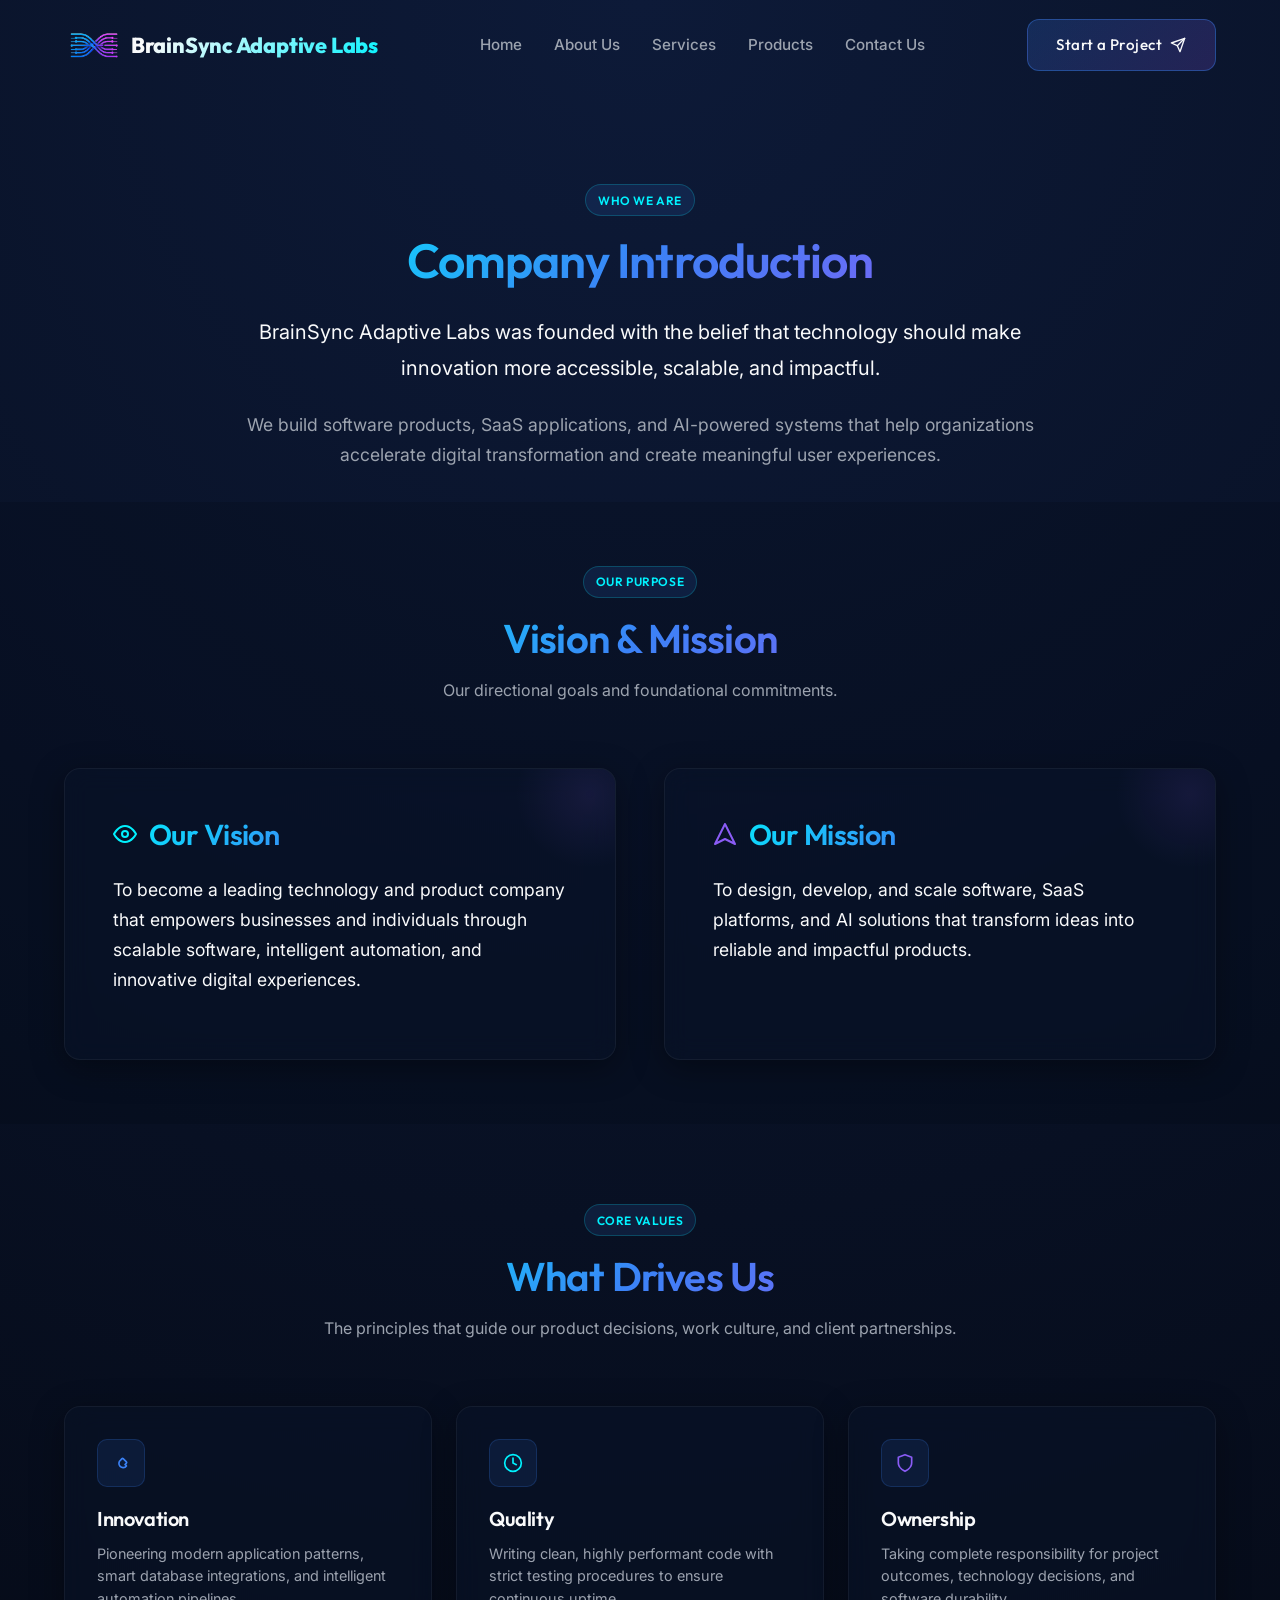
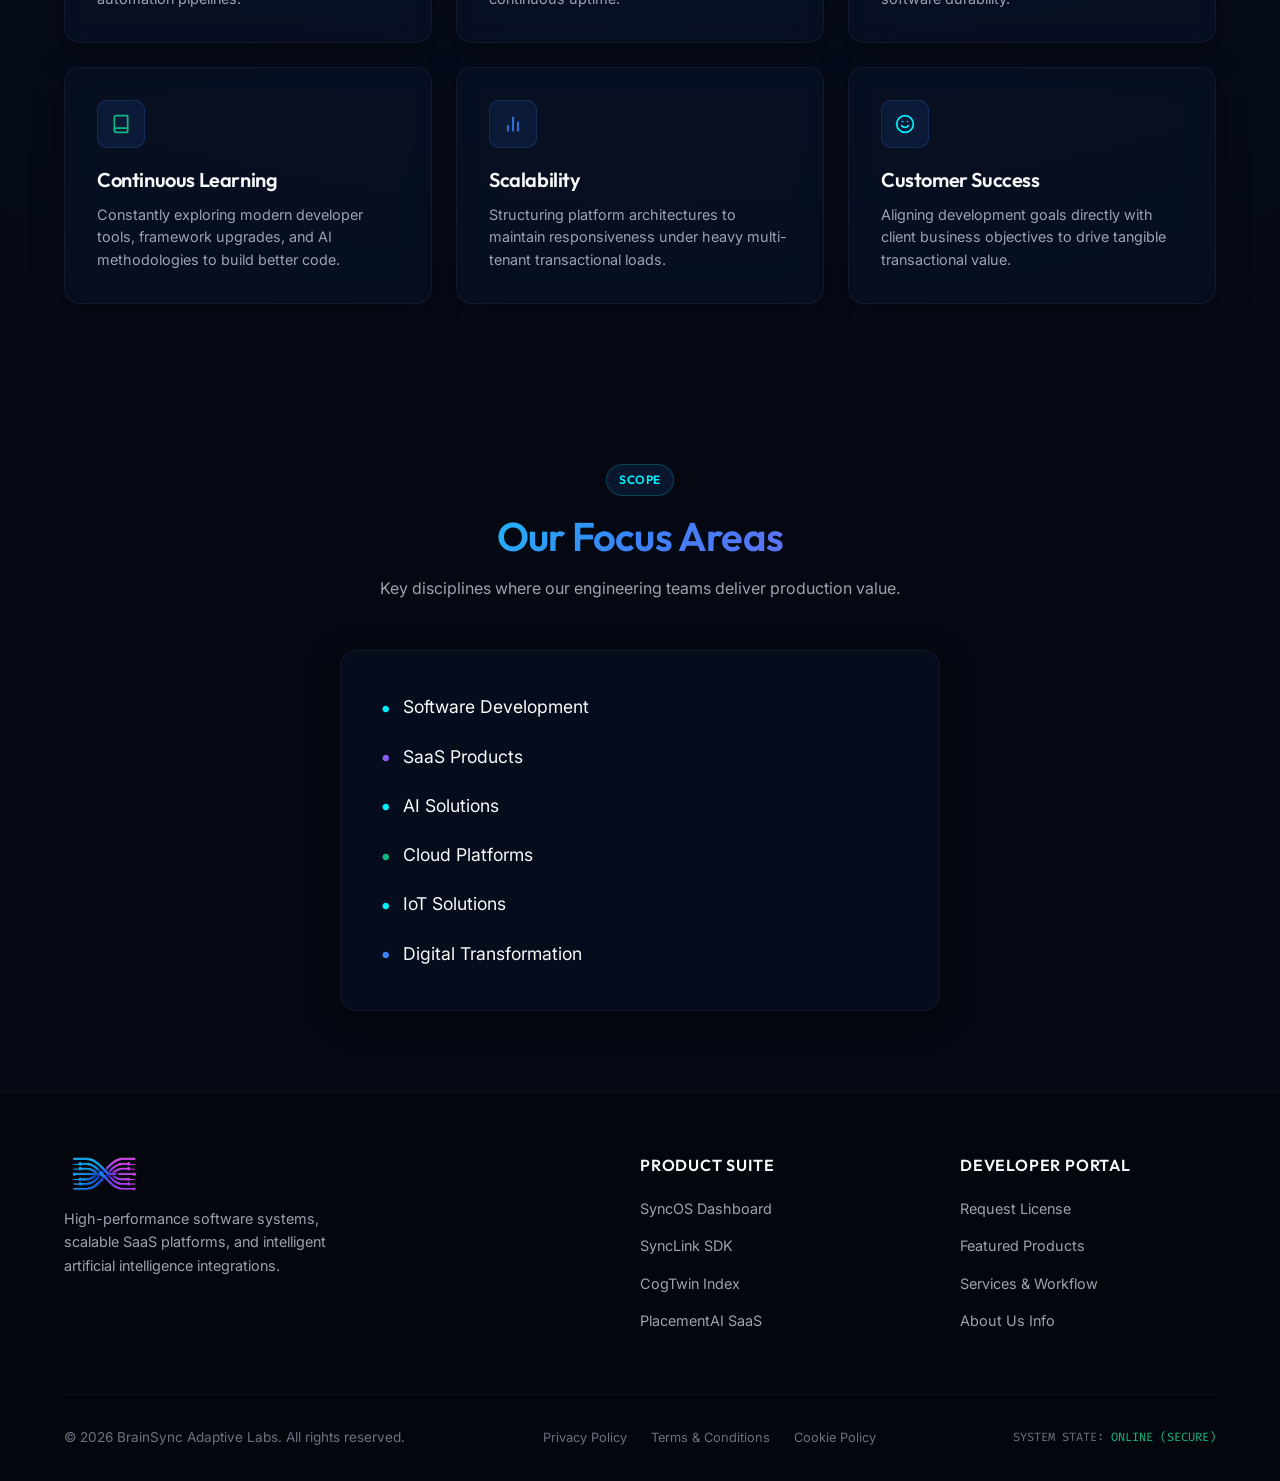
==== about.html @ 4ff1d691 "Version 0.1" ====
<!DOCTYPE html>
<html lang="en">
<head>
  <meta charset="UTF-8">
  <meta name="viewport" content="width=device-width, initial-scale=1.0">
  <title>About Us | BrainSync Adaptive Labs</title>
  <meta name="description" content="Learn more about BrainSync Adaptive Labs, our vision, mission, and how we build the next generation of intelligent digital products.">
  <link rel="preconnect" href="https://fonts.googleapis.com">
  <link rel="preconnect" href="https://fonts.gstatic.com" crossorigin>
  <link rel="stylesheet" href="css/styles.css">
  <link rel="stylesheet" href="css/components.css">
</head>
<body>

  <!-- Header Navigation -->
  <header id="main-header" class="scrolled">
    <div class="container nav-container">
      <a href="index.html" class="logo" id="header-logo">
        <img src="assets/logo-design.png" alt="BrainSync Logo" style="height: 26px; margin-right: 0.5rem;">
        BrainSync Adaptive Labs
      </a>
      <nav>
        <ul class="nav-links">
          <li><a href="index.html" id="nav-link-home">Home</a></li>
          <li><a href="about.html" id="nav-link-about" class="active">About Us</a></li>
          <li><a href="services.html" id="nav-link-services">Services</a></li>
          <li><a href="products.html" id="nav-link-products">Products</a></li>
          <li><a href="contact.html" id="nav-link-contact">Contact Us</a></li>
        </ul>
      </nav>
      <a href="contact.html" class="glow-btn" id="nav-cta-btn">
        Start a Project
        <svg width="16" height="16" viewBox="0 0 24 24" fill="none" stroke="currentColor" stroke-width="2" stroke-linecap="round" stroke-linejoin="round"><line x1="22" y1="2" x2="11" y2="13"></line><polygon points="22 2 15 22 11 13 2 9 22 2"></polygon></svg>
      </a>
    </div>
  </header>

  <!-- Main Content -->
  <main style="padding-top: 120px;">
    
    <!-- Hero Segment / Company Introduction -->
    <section class="section-padding" style="padding: 4rem 0 2rem;">
      <div class="container" style="text-align: center; max-width: 850px;">
        <div class="badge">Who We Are</div>
        <h1 class="gradient-text" style="font-size: 3rem; margin-bottom: 1.5rem;">Company Introduction</h1>
        <p style="color: var(--text-primary); font-size: 1.25rem; line-height: 1.8; margin-bottom: 1.5rem;">
          BrainSync Adaptive Labs was founded with the belief that technology should make innovation more accessible, scalable, and impactful.
        </p>
        <p style="color: var(--text-secondary); font-size: 1.1rem; line-height: 1.7;">
          We build software products, SaaS applications, and AI-powered systems that help organizations accelerate digital transformation and create meaningful user experiences.
        </p>
      </div>
    </section>

    <!-- Vision & Mission Section -->
    <section class="section-padding" id="vision-mission" style="padding: 4rem 0; background: rgba(4, 8, 18, 0.2);">
      <div class="container">
        
        <div class="reveal active" style="text-align: center; max-width: 700px; margin: 0 auto 4rem;" id="vision-section-header">
          <div class="badge">Our Purpose</div>
          <h2 class="gradient-text" style="font-size: 2.5rem; margin-bottom: 1rem;">Vision & Mission</h2>
          <p style="color: var(--text-secondary);">
            Our directional goals and foundational commitments.
          </p>
        </div>

        <div class="vm-grid reveal active">
          <!-- Vision Panel -->
          <div class="vm-panel glass" id="vision-panel">
            <h2 class="vm-title gradient-text">
              <svg width="24" height="24" viewBox="0 0 24 24" fill="none" stroke="currentColor" stroke-width="2" stroke-linecap="round" stroke-linejoin="round" style="color: var(--color-accent);"><path d="M1 12s4-8 11-8 11 8 11 8-4 8-11 8-11-8-11-8z"></path><circle cx="12" cy="12" r="3"></circle></svg>
              Our Vision
            </h2>
            <div class="vm-text">
              <p style="margin-bottom: 1rem; font-size: 1.1rem; line-height: 1.7; color: var(--text-primary);">
                To become a leading technology and product company that empowers businesses and individuals through scalable software, intelligent automation, and innovative digital experiences.
              </p>
            </div>
          </div>

          <!-- Mission Panel -->
          <div class="vm-panel glass" id="mission-panel">
            <h2 class="vm-title gradient-text">
              <svg width="24" height="24" viewBox="0 0 24 24" fill="none" stroke="currentColor" stroke-width="2" stroke-linecap="round" stroke-linejoin="round" style="color: var(--color-secondary);"><polygon points="12 2 2 22 12 17 22 22 12 2"></polygon></svg>
              Our Mission
            </h2>
            <div class="vm-text">
              <p style="margin-bottom: 1rem; font-size: 1.1rem; line-height: 1.7; color: var(--text-primary);">
                To design, develop, and scale software, SaaS platforms, and AI solutions that transform ideas into reliable and impactful products.
              </p>
            </div>
          </div>
        </div>

      </div>
    </section>

    <!-- Core Values Section -->
    <section class="section-padding" style="padding: 5rem 0;">
      <div class="container">
        <div class="reveal active" style="text-align: center; max-width: 700px; margin: 0 auto 4rem;">
          <div class="badge">Core Values</div>
          <h2 class="gradient-text" style="font-size: 2.5rem; margin-bottom: 1rem;">What Drives Us</h2>
          <p style="color: var(--text-secondary);">
            The principles that guide our product decisions, work culture, and client partnerships.
          </p>
        </div>

        <div class="services-grid reveal active" style="grid-template-columns: repeat(3, 1fr);" id="values-grid">
          
          <!-- Innovation -->
          <div class="service-card glass">
            <div class="service-card-icon" style="color: var(--color-primary);">
              <svg width="20" height="20" viewBox="0 0 24 24" fill="none" stroke="currentColor" stroke-width="2" stroke-linecap="round" stroke-linejoin="round"><path d="M18.5 15.5a5 5 0 1 1-7-7l1.7-1.7a1 1 0 0 1 1.4 0l3.9 3.9a1 1 0 0 1 0 1.4L16.8 13.8a4.95 4.95 0 0 1 1.7 1.7z"></path></svg>
            </div>
            <h3>Innovation</h3>
            <p>Pioneering modern application patterns, smart database integrations, and intelligent automation pipelines.</p>
          </div>

          <!-- Quality -->
          <div class="service-card glass">
            <div class="service-card-icon" style="color: var(--color-accent);">
              <svg width="20" height="20" viewBox="0 0 24 24" fill="none" stroke="currentColor" stroke-width="2" stroke-linecap="round" stroke-linejoin="round"><circle cx="12" cy="12" r="10"></circle><polyline points="12 6 12 12 16 14"></polyline></svg>
            </div>
            <h3>Quality</h3>
            <p>Writing clean, highly performant code with strict testing procedures to ensure continuous uptime.</p>
          </div>

          <!-- Ownership -->
          <div class="service-card glass">
            <div class="service-card-icon" style="color: var(--color-secondary);">
              <svg width="20" height="20" viewBox="0 0 24 24" fill="none" stroke="currentColor" stroke-width="2" stroke-linecap="round" stroke-linejoin="round"><path d="M12 22s8-4 8-10V5l-8-3-8 3v7c0 6 8 10 8 10z"></path></svg>
            </div>
            <h3>Ownership</h3>
            <p>Taking complete responsibility for project outcomes, technology decisions, and software durability.</p>
          </div>

          <!-- Continuous Learning -->
          <div class="service-card glass">
            <div class="service-card-icon" style="color: var(--color-success);">
              <svg width="20" height="20" viewBox="0 0 24 24" fill="none" stroke="currentColor" stroke-width="2" stroke-linecap="round" stroke-linejoin="round"><path d="M4 19.5A2.5 2.5 0 0 1 6.5 17H20"></path><path d="M6.5 2H20v20H6.5A2.5 2.5 0 0 1 4 19.5v-15A2.5 2.5 0 0 1 6.5 2z"></path></svg>
            </div>
            <h3>Continuous Learning</h3>
            <p>Constantly exploring modern developer tools, framework upgrades, and AI methodologies to build better code.</p>
          </div>

          <!-- Scalability -->
          <div class="service-card glass">
            <div class="service-card-icon" style="color: var(--color-primary);">
              <svg width="20" height="20" viewBox="0 0 24 24" fill="none" stroke="currentColor" stroke-width="2" stroke-linecap="round" stroke-linejoin="round"><line x1="18" y1="20" x2="18" y2="10"></line><line x1="12" y1="20" x2="12" y2="4"></line><line x1="6" y1="20" x2="6" y2="14"></line></svg>
            </div>
            <h3>Scalability</h3>
            <p>Structuring platform architectures to maintain responsiveness under heavy multi-tenant transactional loads.</p>
          </div>

          <!-- Customer Success -->
          <div class="service-card glass">
            <div class="service-card-icon" style="color: var(--color-accent);">
              <svg width="20" height="20" viewBox="0 0 24 24" fill="none" stroke="currentColor" stroke-width="2" stroke-linecap="round" stroke-linejoin="round"><circle cx="12" cy="12" r="10"></circle><path d="M8 14s1.5 2 4 2 4-2 4-2M9 9h.01M15 9h.01"></path></svg>
            </div>
            <h3>Customer Success</h3>
            <p>Aligning development goals directly with client business objectives to drive tangible transactional value.</p>
          </div>

        </div>
      </div>
    </section>

    <!-- Our Focus Areas Section -->
    <section class="section-padding" style="padding: 5rem 0; background: rgba(4, 8, 18, 0.4);">
      <div class="container">
        
        <div class="reveal active" style="text-align: center; max-width: 700px; margin: 0 auto 3rem;">
          <div class="badge">Scope</div>
          <h2 class="gradient-text" style="font-size: 2.5rem; margin-bottom: 1rem;">Our Focus Areas</h2>
          <p style="color: var(--text-secondary);">
            Key disciplines where our engineering teams deliver production value.
          </p>
        </div>

        <div style="max-width: 600px; margin: 0 auto;" class="reveal active">
          <div class="glass" style="padding: 2.5rem;">
            <ul style="list-style: none; padding-left: 0;">
              <li style="margin-bottom: 1rem; display: flex; align-items: center; gap: 0.75rem; font-size: 1.1rem; color: var(--text-primary);">
                <span style="color: var(--color-accent); font-weight: bold; font-size: 1.3rem;">•</span> Software Development
              </li>
              <li style="margin-bottom: 1rem; display: flex; align-items: center; gap: 0.75rem; font-size: 1.1rem; color: var(--text-primary);">
                <span style="color: var(--color-secondary); font-weight: bold; font-size: 1.3rem;">•</span> SaaS Products
              </li>
              <li style="margin-bottom: 1rem; display: flex; align-items: center; gap: 0.75rem; font-size: 1.1rem; color: var(--text-primary);">
                <span style="color: var(--color-accent); font-weight: bold; font-size: 1.3rem;">•</span> AI Solutions
              </li>
              <li style="margin-bottom: 1rem; display: flex; align-items: center; gap: 0.75rem; font-size: 1.1rem; color: var(--text-primary);">
                <span style="color: var(--color-success); font-weight: bold; font-size: 1.3rem;">•</span> Cloud Platforms
              </li>
              <li style="margin-bottom: 1rem; display: flex; align-items: center; gap: 0.75rem; font-size: 1.1rem; color: var(--text-primary);">
                <span style="color: var(--color-accent); font-weight: bold; font-size: 1.3rem;">•</span> IoT Solutions
              </li>
              <li style="margin-bottom: 0; display: flex; align-items: center; gap: 0.75rem; font-size: 1.1rem; color: var(--text-primary);">
                <span style="color: var(--color-primary); font-weight: bold; font-size: 1.3rem;">•</span> Digital Transformation
              </li>
            </ul>
          </div>
        </div>

      </div>
    </section>

  </main>

  <!-- Footer Section -->
  <footer>
    <div class="container">
      <div class="footer-grid" id="footer-top-grid">
        <div class="footer-brand" id="footer-brand-info">
          <img src="assets/logo-design.png" alt="BrainSync Logo" style="height: 35px; border-radius: 4px; margin-bottom: 1rem; display: block;">
          <p>
            High-performance software systems, scalable SaaS platforms, and intelligent artificial intelligence integrations.
          </p>
        </div>
        <div class="footer-links" id="footer-nav-col">
          <h4>Product Suite</h4>
          <ul>
            <li><a href="products.html">SyncOS Dashboard</a></li>
            <li><a href="products.html">SyncLink SDK</a></li>
            <li><a href="products.html">CogTwin Index</a></li>
            <li><a href="products.html">PlacementAI SaaS</a></li>
          </ul>
        </div>
        <div class="footer-links" id="footer-legal-col">
          <h4>Developer Portal</h4>
          <ul>
            <li><a href="contact.html">Request License</a></li>
            <li><a href="index.html#featured-product">Featured Products</a></li>
            <li><a href="services.html">Services & Workflow</a></li>
            <li><a href="about.html">About Us Info</a></li>
          </ul>
        </div>
      </div>
      <div class="footer-bottom" id="footer-bottom-bar">
        <div>&copy; 2026 BrainSync Adaptive Labs. All rights reserved.</div>
        <div style="display: flex; gap: 1.5rem; font-size: 0.8rem; flex-wrap: wrap;">
          <a href="privacy.html">Privacy Policy</a>
          <a href="terms.html">Terms & Conditions</a>
          <a href="cookies.html">Cookie Policy</a>
        </div>
        <div style="font-family: var(--font-mono); font-size: 0.75rem;">
          SYSTEM STATE: <span style="color: var(--color-success);">ONLINE (SECURE)</span>
        </div>
      </div>
    </div>
  </footer>

  <!-- Scripts -->
  <script type="module" src="js/main.js"></script>
</body>
</html>
---- css/styles.css ----
@import url('https://fonts.googleapis.com/css2?family=Fira+Code:wght@400;500&family=Inter:wght@300;400;500;600;700&family=Outfit:wght@300;400;500;600;700;800&display=swap');

:root {
  --font-sans: 'Inter', system-ui, -apple-system, sans-serif;
  --font-display: 'Outfit', var(--font-sans);
  --font-mono: 'Fira Code', monospace;

  /* Color Palette - Cybernetic Neuro-space theme */
  --bg-darker: #040812;
  --bg-dark: #070d1e;
  --bg-card: rgba(10, 20, 42, 0.45);
  --bg-card-hover: rgba(16, 32, 64, 0.6);
  --border-color: rgba(255, 255, 255, 0.05);
  --border-glow: rgba(59, 130, 246, 0.15);

  --color-primary: #3B82F6;
  --color-primary-rgb: 59, 130, 246;
  --color-secondary: #8B5CF6;
  --color-secondary-rgb: 139, 92, 246;
  --color-accent: #00F2FE;
  --color-accent-rgb: 0, 242, 254;
  --color-success: #10B981;
  --color-success-rgb: 16, 185, 129;
  --color-warning: #F59E0B;
  --color-warning-rgb: 245, 158, 11;
  --color-danger: #EF4444;
  --color-danger-rgb: 239, 68, 68;

  --text-primary: #F9FAFB;
  --text-secondary: #9CA3AF;
  --text-muted: #6B7280;

  --transition-fast: 0.15s cubic-bezier(0.4, 0, 0.2, 1);
  --transition-normal: 0.3s cubic-bezier(0.4, 0, 0.2, 1);
  --transition-slow: 0.5s cubic-bezier(0.4, 0, 0.2, 1);
  --transition-bounce: 0.5s cubic-bezier(0.175, 0.885, 0.32, 1.275);
}

/* Base resets */
* {
  margin: 0;
  padding: 0;
  box-sizing: border-box;
  outline: none;
}

html {
  scroll-behavior: smooth;
  font-size: 16px;
  background-color: var(--bg-darker);
  color: var(--text-primary);
  font-family: var(--font-sans);
}

body {
  overflow-x: hidden;
  background: radial-gradient(circle at 50% 0%, #0d1a38 0%, var(--bg-darker) 70%);
  min-height: 100vh;
  line-height: 1.6;
  -webkit-font-smoothing: antialiased;
}

/* Custom Scrollbar */
::-webkit-scrollbar {
  width: 8px;
  height: 8px;
}
::-webkit-scrollbar-track {
  background: var(--bg-darker);
}
::-webkit-scrollbar-thumb {
  background: rgba(59, 130, 246, 0.15);
  border-radius: 4px;
  border: 1px solid rgba(255, 255, 255, 0.03);
}
::-webkit-scrollbar-thumb:hover {
  background: rgba(59, 130, 246, 0.3);
}

/* Typography elements */
h1, h2, h3, h4, h5, h6 {
  font-family: var(--font-display);
  font-weight: 600;
  letter-spacing: -0.02em;
  color: var(--text-primary);
  line-height: 1.2;
}

a {
  text-decoration: none;
  color: inherit;
  transition: var(--transition-fast);
}

button, input, textarea {
  font-family: inherit;
}

/* Custom Selection */
::selection {
  background: rgba(0, 242, 254, 0.25);
  color: var(--text-primary);
}

/* Layout Utilities */
.container {
  width: 100%;
  max-width: 1200px;
  margin: 0 auto;
  padding: 0 1.5rem;
}

.section-padding {
  padding: 8rem 0;
}

@media (max-width: 768px) {
  .section-padding {
    padding: 5rem 0;
  }
}

/* Flex & Grid Utilities */
.flex-center {
  display: flex;
  align-items: center;
  justify-content: center;
}

.grid-cols-2 {
  display: grid;
  grid-template-columns: repeat(2, 1fr);
  gap: 2.5rem;
}

.grid-cols-3 {
  display: grid;
  grid-template-columns: repeat(3, 1fr);
  gap: 2rem;
}

@media (max-width: 992px) {
  .grid-cols-3 {
    grid-template-columns: repeat(2, 1fr);
  }
}

@media (max-width: 768px) {
  .grid-cols-2, .grid-cols-3 {
    grid-template-columns: 1fr;
    gap: 1.5rem;
  }
}

/* Visual FX Utilities */
.glass {
  background: var(--bg-card);
  backdrop-filter: blur(12px);
  -webkit-backdrop-filter: blur(12px);
  border: 1px solid var(--border-color);
  box-shadow: 0 8px 32px 0 rgba(0, 0, 0, 0.37);
  border-radius: 16px;
  transition: var(--transition-normal);
}

.glass:hover {
  border-color: rgba(59, 130, 246, 0.25);
  box-shadow: 0 8px 32px 0 rgba(59, 130, 246, 0.1);
  background: var(--bg-card-hover);
}

.gradient-text {
  background: linear-gradient(135deg, var(--color-accent) 0%, var(--color-primary) 50%, var(--color-secondary) 100%);
  -webkit-background-clip: text;
  background-clip: text;
  -webkit-text-fill-color: transparent;
  color: transparent;
}

.glow-btn {
  position: relative;
  display: inline-flex;
  align-items: center;
  justify-content: center;
  padding: 0.8rem 1.8rem;
  font-family: var(--font-display);
  font-size: 0.95rem;
  font-weight: 500;
  border-radius: 12px;
  background: linear-gradient(135deg, rgba(59, 130, 246, 0.2) 0%, rgba(139, 92, 246, 0.2) 100%);
  border: 1px solid rgba(59, 130, 246, 0.4);
  color: var(--text-primary);
  cursor: pointer;
  overflow: hidden;
  transition: var(--transition-normal);
  gap: 0.5rem;
  letter-spacing: 0.03em;
}

.glow-btn::before {
  content: '';
  position: absolute;
  top: 0;
  left: -100%;
  width: 100%;
  height: 100%;
  background: linear-gradient(
    90deg,
    transparent,
    rgba(255, 255, 255, 0.15),
    transparent
  );
  transition: 0.5s;
}

.glow-btn:hover::before {
  left: 100%;
}

.glow-btn:hover {
  background: linear-gradient(135deg, rgba(59, 130, 246, 0.4) 0%, rgba(139, 92, 246, 0.4) 100%);
  border-color: var(--color-accent);
  box-shadow: 0 0 20px rgba(0, 242, 254, 0.35);
  transform: translateY(-2px);
}

.glow-btn:active {
  transform: translateY(0);
}

.glow-btn-primary {
  background: linear-gradient(135deg, var(--color-primary) 0%, var(--color-secondary) 100%);
  border: none;
}

.glow-btn-primary:hover {
  background: linear-gradient(135deg, #2563EB 0%, #7C3AED 100%);
  box-shadow: 0 0 25px rgba(139, 92, 246, 0.5);
}

/* Animations */
@keyframes float {
  0% { transform: translateY(0px); }
  50% { transform: translateY(-10px); }
  100% { transform: translateY(0px); }
}

@keyframes pulse-glow {
  0% { box-shadow: 0 0 0 0 rgba(59, 130, 246, 0.4); }
  70% { box-shadow: 0 0 0 10px rgba(59, 130, 246, 0); }
  100% { box-shadow: 0 0 0 0 rgba(59, 130, 246, 0); }
}

.float-element {
  animation: float 6s ease-in-out infinite;
}

/* Reveal on scroll styling */
.reveal {
  opacity: 0;
  transform: translateY(30px);
  transition: opacity var(--transition-slow), transform var(--transition-slow);
}

.reveal.active {
  opacity: 1;
  transform: translateY(0);
}

/* Badge style */
.badge {
  display: inline-flex;
  align-items: center;
  padding: 0.35rem 0.75rem;
  font-family: var(--font-display);
  font-size: 0.75rem;
  font-weight: 600;
  text-transform: uppercase;
  letter-spacing: 0.05em;
  border-radius: 50px;
  background: rgba(59, 130, 246, 0.12);
  color: var(--color-accent);
  border: 1px solid rgba(0, 242, 254, 0.2);
  margin-bottom: 1rem;
}
---- css/components.css ----
/* Navigation Header */
header {
  position: fixed;
  top: 0;
  left: 0;
  width: 100%;
  z-index: 100;
  padding: 1.2rem 0;
  transition: var(--transition-normal);
  border-bottom: 1px solid transparent;
}

header.scrolled {
  padding: 0.8rem 0;
  background: rgba(4, 8, 18, 0.8);
  backdrop-filter: blur(16px);
  -webkit-backdrop-filter: blur(16px);
  border-bottom: 1px solid rgba(255, 255, 255, 0.05);
  box-shadow: 0 4px 20px rgba(0, 0, 0, 0.3);
}

.nav-container {
  display: flex;
  justify-content: space-between;
  align-items: center;
}

.logo {
  display: flex;
  align-items: center;
  justify-content: flex-start;
  padding: 0.2rem 0;
  font-family: var(--font-display);
  font-size: 1.35rem;
  font-weight: 800;
  text-decoration: none;
  background: linear-gradient(135deg, var(--text-primary) 30%, var(--color-accent) 100%);
  -webkit-background-clip: text;
  -webkit-text-fill-color: transparent;
  background-clip: text;
  color: transparent;
  transition: var(--transition-normal);
  letter-spacing: -0.01em;
}

header.scrolled .logo {
  font-size: 1.25rem;
}

.logo:hover {
  filter: drop-shadow(0 0 8px rgba(0, 242, 254, 0.45));
}

.nav-links {
  display: flex;
  align-items: center;
  gap: 2rem;
  list-style: none;
}

.nav-links a {
  font-size: 0.95rem;
  color: var(--text-secondary);
  font-weight: 500;
  position: relative;
  padding: 0.25rem 0;
}

.nav-links a:hover {
  color: var(--text-primary);
}

.nav-links a::after {
  content: '';
  position: absolute;
  bottom: 0;
  left: 0;
  width: 0;
  height: 2px;
  background: linear-gradient(90deg, var(--color-accent), var(--color-primary));
  transition: var(--transition-normal);
}

.nav-links a:hover::after {
  width: 100%;
}

.menu-btn {
  display: none;
  background: none;
  border: none;
  color: var(--text-primary);
  font-size: 1.5rem;
  cursor: pointer;
}

@media (max-width: 768px) {
  .nav-links {
    display: none; /* We will toggle with JS if required, or keep minimal for design focus */
  }
  .menu-btn {
    display: block;
  }
}

/* Hero Section */
.hero {
  position: relative;
  min-height: 100vh;
  display: flex;
  align-items: center;
  padding-top: 6rem;
  overflow: hidden;
}

#particles-canvas {
  position: absolute;
  top: 0;
  left: 0;
  width: 100%;
  height: 100%;
  z-index: 1;
  pointer-events: all;
}

.hero-grid-container {
  display: flex;
  flex-direction: column;
  align-items: center;
  justify-content: center;
  text-align: center;
  position: relative;
  z-index: 2;
  width: 100%;
  max-width: 900px;
  margin: 0 auto;
}

.hero-content {
  text-align: center;
  display: flex;
  flex-direction: column;
  align-items: center;
  justify-content: center;
}

.hero-title {
  font-size: 3.8rem;
  line-height: 1.15;
  font-weight: 800;
  margin-bottom: 1.5rem;
  max-width: 800px;
}

.hero-desc {
  font-size: 1.15rem;
  color: var(--text-secondary);
  margin-bottom: 2.5rem;
  max-width: 720px;
  line-height: 1.6;
}

.hero-actions {
  display: flex;
  gap: 1rem;
  justify-content: center;
}

.hero-visual {
  display: flex;
  justify-content: center;
  align-items: center;
}

.hero-logo-frame {
  padding: 0.6rem;
  border-radius: 20px;
  background: rgba(4, 8, 18, 0.85);
  border: 1px solid rgba(255, 255, 255, 0.08);
  box-shadow: 0 20px 50px rgba(0, 0, 0, 0.6), 
              0 0 40px rgba(139, 92, 246, 0.2), 
              0 0 80px rgba(0, 242, 254, 0.15);
  overflow: hidden;
  max-width: 440px;
  width: 100%;
  transition: var(--transition-slow);
}

.hero-logo-frame:hover {
  border-color: rgba(0, 242, 254, 0.4);
  box-shadow: 0 20px 60px rgba(0, 0, 0, 0.8), 
              0 0 50px rgba(139, 92, 246, 0.35), 
              0 0 100px rgba(0, 242, 254, 0.25);
  transform: scale(1.03) translateY(-8px);
}

.hero-logo-frame img {
  width: 100%;
  height: auto;
  display: block;
  border-radius: 14px;
}

@media (max-width: 992px) {
  .hero-grid-container {
    grid-template-columns: 1fr;
    text-align: center;
    gap: 3rem;
  }
  .hero-content {
    text-align: center;
  }
  .hero-title {
    font-size: 2.8rem;
  }
  .hero-desc {
    margin-left: auto;
    margin-right: auto;
    font-size: 1rem;
  }
  .hero-actions {
    justify-content: center;
  }
  .hero-logo-frame {
    max-width: 320px;
  }
}

@media (max-width: 576px) {
  .hero-title {
    font-size: 2.2rem;
  }
  .hero-actions {
    flex-direction: column;
    align-items: stretch;
  }
}

/* Cognitive Workload Simulator Widget */
.sim-grid {
  display: grid;
  grid-template-columns: 350px 1fr;
  gap: 2rem;
  align-items: stretch;
}

@media (max-width: 992px) {
  .sim-grid {
    grid-template-columns: 1fr;
  }
}

.sim-panel {
  padding: 2.5rem;
  display: flex;
  flex-direction: column;
  justify-content: space-between;
}

.sim-panel h3 {
  font-size: 1.8rem;
  margin-bottom: 0.75rem;
}

.sim-panel p {
  color: var(--text-secondary);
  font-size: 0.95rem;
  margin-bottom: 2rem;
}

.slider-container {
  margin-top: 1.5rem;
  padding: 1.5rem 0;
}

.slider-labels {
  display: flex;
  justify-content: space-between;
  font-size: 0.75rem;
  font-family: var(--font-display);
  font-weight: 600;
  color: var(--text-muted);
  text-transform: uppercase;
  letter-spacing: 0.05em;
  margin-bottom: 0.5rem;
}

.workload-slider {
  -webkit-appearance: none;
  appearance: none;
  width: 100%;
  height: 6px;
  border-radius: 3px;
  background: rgba(255, 255, 255, 0.1);
  outline: none;
  cursor: pointer;
  transition: background 0.3s;
}

.workload-slider::-webkit-slider-thumb {
  -webkit-appearance: none;
  appearance: none;
  width: 20px;
  height: 20px;
  border-radius: 50%;
  background: var(--color-primary);
  border: 2px solid var(--text-primary);
  box-shadow: 0 0 15px rgba(59, 130, 246, 0.8);
  cursor: pointer;
  transition: transform 0.1s, background-color 0.3s, box-shadow 0.3s;
}

.workload-slider::-webkit-slider-thumb:hover {
  transform: scale(1.2);
}

/* State changes for simulator slider thumb */
.sim-state-rest::-webkit-slider-thumb {
  background: var(--color-success) !important;
  box-shadow: 0 0 15px rgba(16, 185, 129, 0.8) !important;
}

.sim-state-optimal::-webkit-slider-thumb {
  background: var(--color-primary) !important;
  box-shadow: 0 0 15px rgba(59, 130, 246, 0.8) !important;
}

.sim-state-stress::-webkit-slider-thumb {
  background: var(--color-danger) !important;
  box-shadow: 0 0 15px rgba(239, 68, 68, 0.8) !important;
}

/* Visualization Display Area */
.sim-display {
  padding: 2rem;
  min-height: 400px;
  display: flex;
  flex-direction: column;
  position: relative;
  overflow: hidden;
  border-radius: 16px;
  transition: all var(--transition-normal);
}

.sim-display-header {
  display: flex;
  justify-content: space-between;
  align-items: center;
  border-bottom: 1px solid rgba(255, 255, 255, 0.08);
  padding-bottom: 1rem;
  margin-bottom: 1.5rem;
}

.sim-display-title {
  display: flex;
  align-items: center;
  gap: 0.5rem;
  font-family: var(--font-display);
  font-weight: 600;
  font-size: 1.1rem;
}

.sim-display-title i {
  display: inline-block;
  width: 10px;
  height: 10px;
  border-radius: 50%;
}

.sim-display-metrics {
  display: flex;
  gap: 1.5rem;
  font-family: var(--font-mono);
  font-size: 0.85rem;
}

/* Simulated Adaptive UI States */

/* Calm / Rest State */
.sim-display.state-rest {
  border-color: rgba(16, 185, 129, 0.25);
  box-shadow: inset 0 0 40px rgba(16, 185, 129, 0.05), 0 8px 32px 0 rgba(0, 0, 0, 0.37);
}
.sim-display.state-rest .sim-indicator-dot {
  background: var(--color-success);
  box-shadow: 0 0 10px var(--color-success);
}
.sim-display.state-rest .metric-value {
  color: var(--color-success);
}

/* Optimal Flow State */
.sim-display.state-optimal {
  border-color: rgba(59, 130, 246, 0.25);
  box-shadow: inset 0 0 40px rgba(59, 130, 246, 0.05), 0 8px 32px 0 rgba(0, 0, 0, 0.37);
}
.sim-display.state-optimal .sim-indicator-dot {
  background: var(--color-primary);
  box-shadow: 0 0 10px var(--color-primary);
}
.sim-display.state-optimal .metric-value {
  color: var(--color-primary);
}

/* High Stress State */
.sim-display.state-stress {
  border-color: rgba(239, 68, 68, 0.3);
  box-shadow: inset 0 0 50px rgba(239, 68, 68, 0.08), 0 8px 32px 0 rgba(0, 0, 0, 0.37);
}
.sim-display.state-stress .sim-indicator-dot {
  background: var(--color-danger);
  box-shadow: 0 0 10px var(--color-danger);
  animation: pulse-glow 1s infinite;
}
.sim-display.state-stress .metric-value {
  color: var(--color-danger);
}

/* Inner Simulated Layout Elements */
.sim-content-area {
  flex-grow: 1;
  display: flex;
  flex-direction: column;
  justify-content: center;
  transition: all var(--transition-normal);
}

/* Rest layout: Minimalistic, calming, nature imagery / health logs */
.view-rest {
  text-align: center;
  max-width: 450px;
  margin: 0 auto;
}

.rest-orb {
  width: 120px;
  height: 120px;
  border-radius: 50%;
  background: radial-gradient(circle, rgba(16, 185, 129, 0.3) 0%, rgba(16, 185, 129, 0) 70%);
  margin: 0 auto 1.5rem;
  border: 1px solid rgba(16, 185, 129, 0.2);
  display: flex;
  align-items: center;
  justify-content: center;
  animation: float 6s ease-in-out infinite;
}

.rest-orb-inner {
  width: 70px;
  height: 70px;
  border-radius: 50%;
  background: rgba(16, 185, 129, 0.1);
  border: 1px dashed rgba(16, 185, 129, 0.4);
  animation: rotate 20s linear infinite;
}

@keyframes rotate {
  from { transform: rotate(0deg); }
  to { transform: rotate(360deg); }
}

.view-rest h4 {
  font-size: 1.4rem;
  margin-bottom: 0.5rem;
  color: var(--text-primary);
}

.view-rest p {
  color: var(--text-secondary);
  font-size: 0.9rem;
}

/* Optimal layout: High-tech control deck, synapse nodes, live code graph */
.view-optimal {
  display: grid;
  grid-template-columns: 1fr 1fr;
  gap: 1.5rem;
  height: 100%;
}

@media (max-width: 600px) {
  .view-optimal {
    grid-template-columns: 1fr;
  }
}

.opt-card {
  padding: 1.25rem;
  border-radius: 12px;
  background: rgba(255, 255, 255, 0.02);
  border: 1px solid rgba(255, 255, 255, 0.05);
}

.opt-card-title {
  font-family: var(--font-display);
  font-size: 0.85rem;
  text-transform: uppercase;
  color: var(--text-muted);
  letter-spacing: 0.05em;
  margin-bottom: 0.75rem;
  display: flex;
  justify-content: space-between;
}

/* Waveform simulation using SVG animation */
.waveform-svg {
  width: 100%;
  height: 60px;
}

.waveform-path {
  fill: none;
  stroke: var(--color-primary);
  stroke-width: 2;
  stroke-dasharray: 4 2;
  animation: dash 30s linear infinite;
}

@keyframes dash {
  to {
    stroke-dashoffset: -1000;
  }
}

.node-network {
  height: 120px;
  position: relative;
  overflow: hidden;
}

.node-item {
  position: absolute;
  width: 6px;
  height: 6px;
  background-color: var(--color-accent);
  border-radius: 50%;
  box-shadow: 0 0 8px var(--color-accent);
}

/* Stress layout: System overload defense warning, simple font zoom, alerts */
.view-stress {
  text-align: center;
  max-width: 500px;
  margin: 0 auto;
}

.stress-alert-box {
  background: rgba(239, 68, 68, 0.1);
  border: 1px solid rgba(239, 68, 68, 0.3);
  padding: 1.5rem;
  border-radius: 12px;
  margin-bottom: 1.5rem;
  animation: pulse-glow 1.5s infinite;
}

.stress-alert-box h4 {
  color: var(--color-danger);
  font-size: 1.2rem;
  margin-bottom: 0.5rem;
  text-transform: uppercase;
  letter-spacing: 0.05em;
}

.stress-alert-box p {
  color: var(--text-primary);
  font-size: 0.95rem;
}

.stress-actions-sim {
  display: flex;
  flex-direction: column;
  gap: 0.5rem;
  text-align: left;
  background: rgba(255, 255, 255, 0.02);
  border: 1px solid rgba(255, 255, 255, 0.05);
  padding: 1rem;
  border-radius: 8px;
  font-size: 0.85rem;
}

.stress-action-item {
  display: flex;
  align-items: center;
  gap: 0.5rem;
  color: var(--text-secondary);
}

.stress-action-item .checked {
  color: var(--color-success);
  font-weight: bold;
}

/* Product Section */
.product-card {
  padding: 2.5rem;
  position: relative;
  display: flex;
  flex-direction: column;
  height: 100%;
}

.product-icon {
  width: 48px;
  height: 48px;
  border-radius: 12px;
  background: linear-gradient(135deg, rgba(59, 130, 246, 0.1), rgba(139, 92, 246, 0.1));
  border: 1px solid rgba(59, 130, 246, 0.2);
  display: flex;
  align-items: center;
  justify-content: center;
  margin-bottom: 1.5rem;
  color: var(--color-accent);
}

.product-card h3 {
  font-size: 1.5rem;
  margin-bottom: 0.75rem;
}

.product-card p {
  color: var(--text-secondary);
  font-size: 0.95rem;
  margin-bottom: 1.5rem;
  flex-grow: 1;
}

.product-features {
  list-style: none;
  font-size: 0.85rem;
  color: var(--text-secondary);
  border-top: 1px solid rgba(255, 255, 255, 0.05);
  padding-top: 1.25rem;
  margin-bottom: 1.5rem;
}

.product-features li {
  margin-bottom: 0.5rem;
  display: flex;
  align-items: center;
  gap: 0.5rem;
}

.product-features li::before {
  content: '→';
  color: var(--color-accent);
}

.product-specs {
  max-height: 0;
  overflow: hidden;
  transition: max-height 0.4s ease-out;
  font-family: var(--font-mono);
  font-size: 0.8rem;
  background: rgba(4, 8, 18, 0.4);
  border-radius: 8px;
  padding: 0;
  color: var(--color-accent);
}

.product-card.expanded .product-specs {
  max-height: 200px;
  padding: 1rem;
  border: 1px solid rgba(255, 255, 255, 0.05);
  margin-bottom: 1rem;
}

.spec-line {
  margin-bottom: 0.25rem;
}

.spec-label {
  color: var(--text-muted);
}

.product-learn-more {
  background: none;
  border: none;
  color: var(--color-primary);
  font-family: var(--font-display);
  font-size: 0.9rem;
  font-weight: 600;
  cursor: pointer;
  display: inline-flex;
  align-items: center;
  gap: 0.25rem;
  padding: 0;
  text-align: left;
  transition: var(--transition-fast);
}

.product-learn-more:hover {
  color: var(--color-accent);
}

/* Research Timeline */
.research-timeline {
  position: relative;
  max-width: 800px;
  margin: 0 auto;
}

.research-timeline::before {
  content: '';
  position: absolute;
  top: 0;
  bottom: 0;
  left: 31px;
  width: 2px;
  background: linear-gradient(180deg, var(--color-primary), var(--color-secondary), transparent);
}

.timeline-item {
  position: relative;
  padding-left: 5rem;
  margin-bottom: 4rem;
}

.timeline-item:last-child {
  margin-bottom: 0;
}

.timeline-dot {
  position: absolute;
  left: 20px;
  top: 0;
  width: 24px;
  height: 24px;
  border-radius: 50%;
  background: var(--bg-darker);
  border: 2px solid var(--color-primary);
  box-shadow: 0 0 10px var(--color-primary);
  z-index: 2;
  transition: var(--transition-normal);
}

.timeline-item:hover .timeline-dot {
  background: var(--color-accent);
  border-color: var(--color-accent);
  box-shadow: 0 0 15px var(--color-accent);
  transform: scale(1.15);
}

.timeline-content {
  padding: 2rem;
}

.timeline-year {
  font-family: var(--font-display);
  font-size: 0.85rem;
  font-weight: 700;
  color: var(--color-accent);
  text-transform: uppercase;
  letter-spacing: 0.05em;
  margin-bottom: 0.5rem;
}

.timeline-content h3 {
  font-size: 1.4rem;
  margin-bottom: 0.75rem;
}

.timeline-content p {
  color: var(--text-secondary);
  font-size: 0.95rem;
}

/* Vision / Mission Section */
.vm-grid {
  display: grid;
  grid-template-columns: 1fr 1fr;
  gap: 3rem;
}

@media (max-width: 768px) {
  .vm-grid {
    grid-template-columns: 1fr;
    gap: 2rem;
  }
}

.vm-panel {
  padding: 3rem;
  position: relative;
  overflow: hidden;
}

.vm-panel::before {
  content: '';
  position: absolute;
  top: -50px;
  right: -50px;
  width: 150px;
  height: 150px;
  border-radius: 50%;
  background: radial-gradient(circle, rgba(139, 92, 246, 0.1) 0%, transparent 70%);
  pointer-events: none;
}

.vm-title {
  font-size: 1.8rem;
  margin-bottom: 1.5rem;
  display: flex;
  align-items: center;
  gap: 0.75rem;
}

.vm-title i {
  color: var(--color-secondary);
}

.vm-text {
  color: var(--text-secondary);
  font-size: 1rem;
  line-height: 1.7;
}

/* Core Portal Section & Interactive Terminal */
.portal-grid {
  display: grid;
  grid-template-columns: 1.2fr 1fr;
  gap: 3rem;
  align-items: start;
}

@media (max-width: 992px) {
  .portal-grid {
    grid-template-columns: 1fr;
    gap: 2rem;
  }
}

.portal-form-container {
  padding: 3rem;
}

.form-group {
  margin-bottom: 1.5rem;
}

.form-label {
  display: block;
  font-family: var(--font-display);
  font-size: 0.85rem;
  font-weight: 600;
  text-transform: uppercase;
  color: var(--text-secondary);
  margin-bottom: 0.5rem;
  letter-spacing: 0.05em;
}

.form-input, .form-textarea {
  width: 100%;
  background: rgba(4, 8, 18, 0.5);
  border: 1px solid rgba(255, 255, 255, 0.08);
  border-radius: 8px;
  padding: 0.85rem 1rem;
  color: var(--text-primary);
  font-size: 0.95rem;
  transition: var(--transition-normal);
}

.form-input:focus, .form-textarea:focus {
  border-color: var(--color-primary);
  box-shadow: 0 0 15px rgba(59, 130, 246, 0.15);
  background: rgba(4, 8, 18, 0.7);
}

.form-textarea {
  min-height: 150px;
  resize: vertical;
}

/* Terminal Widget Styling */
.terminal-card {
  background: #03060c;
  border: 1px solid rgba(255, 255, 255, 0.06);
  border-radius: 12px;
  overflow: hidden;
  box-shadow: 0 20px 40px rgba(0, 0, 0, 0.5);
}

.terminal-header {
  background: #060b14;
  padding: 0.75rem 1rem;
  display: flex;
  align-items: center;
  justify-content: space-between;
  border-bottom: 1px solid rgba(255, 255, 255, 0.04);
}

.terminal-dots {
  display: flex;
  gap: 0.35rem;
}

.terminal-dot-btn {
  width: 10px;
  height: 10px;
  border-radius: 50%;
}

.terminal-dot-btn.red { background: #ff5f56; }
.terminal-dot-btn.yellow { background: #ffbd2e; }
.terminal-dot-btn.green { background: #27c93f; }

.terminal-title {
  font-family: var(--font-mono);
  font-size: 0.75rem;
  color: var(--text-muted);
}

.terminal-body {
  padding: 1.5rem;
  font-family: var(--font-mono);
  font-size: 0.85rem;
  line-height: 1.5;
  color: #a6accd;
  min-height: 250px;
  max-height: 400px;
  overflow-y: auto;
}

.terminal-line {
  margin-bottom: 0.5rem;
  display: flex;
  gap: 0.5rem;
}

.terminal-prompt {
  color: var(--color-accent);
  user-select: none;
}

.terminal-text {
  word-break: break-all;
}

.terminal-text.system {
  color: var(--text-muted);
}

.terminal-text.success {
  color: var(--color-success);
}

.terminal-text.accent {
  color: var(--color-secondary);
}

.terminal-cursor {
  display: inline-block;
  width: 8px;
  height: 15px;
  background: var(--color-accent);
  animation: blink 1s step-end infinite;
  vertical-align: middle;
  margin-left: 2px;
}

@keyframes blink {
  50% { opacity: 0; }
}

/* Footer Section */
footer {
  background: #03060c;
  padding: 4rem 0 2rem;
  border-top: 1px solid rgba(255, 255, 255, 0.04);
}

.footer-grid {
  display: grid;
  grid-template-columns: 2fr 1fr 1fr;
  gap: 4rem;
  margin-bottom: 3rem;
}

@media (max-width: 768px) {
  .footer-grid {
    grid-template-columns: 1fr;
    gap: 2rem;
  }
}

.footer-brand h3 {
  font-size: 1.5rem;
  margin-bottom: 1rem;
}

.footer-brand p {
  color: var(--text-secondary);
  font-size: 0.9rem;
  max-width: 300px;
}

.footer-links h4 {
  font-size: 1rem;
  margin-bottom: 1.25rem;
  text-transform: uppercase;
  letter-spacing: 0.05em;
  color: var(--text-primary);
}

.footer-links ul {
  list-style: none;
}

.footer-links li {
  margin-bottom: 0.75rem;
}

.footer-links a {
  font-size: 0.9rem;
  color: var(--text-secondary);
}

.footer-links a:hover {
  color: var(--color-accent);
}

.footer-bottom {
  display: flex;
  justify-content: space-between;
  align-items: center;
  border-top: 1px solid rgba(255, 255, 255, 0.04);
  padding-top: 2rem;
  font-size: 0.85rem;
  color: var(--text-muted);
}

@media (max-width: 576px) {
  .footer-bottom {
    flex-direction: column;
    gap: 1rem;
    text-align: center;
  }
}

/* Works & Integrations Showcase Section */
.showcase-tabs {
  display: flex;
  justify-content: center;
  gap: 1rem;
  margin-bottom: 3rem;
  border-bottom: 1px solid rgba(255, 255, 255, 0.05);
  padding-bottom: 1rem;
}

.tab-btn {
  background: none;
  border: none;
  padding: 0.75rem 1.5rem;
  color: var(--text-secondary);
  font-family: var(--font-display);
  font-size: 1rem;
  font-weight: 600;
  cursor: pointer;
  border-radius: 8px;
  transition: var(--transition-normal);
}

.tab-btn:hover {
  color: var(--text-primary);
  background: rgba(255, 255, 255, 0.03);
}

.tab-btn.active {
  color: var(--color-accent);
  background: rgba(0, 242, 254, 0.08);
  border: 1px solid rgba(0, 242, 254, 0.2);
}

.tab-content {
  display: none;
  animation: fadeIn 0.4s ease-out;
}

.tab-content.active {
  display: block;
}

@keyframes fadeIn {
  from { opacity: 0; transform: translateY(10px); }
  to { opacity: 1; transform: translateY(0); }
}

/* Works Case Study Cards */
.works-grid {
  display: grid;
  grid-template-columns: 1fr 1fr;
  gap: 2rem;
}

@media (max-width: 768px) {
  .works-grid {
    grid-template-columns: 1fr;
  }
}

.work-card {
  padding: 2.5rem;
  display: flex;
  flex-direction: column;
  height: 100%;
}

.work-tech-stack {
  display: flex;
  gap: 0.5rem;
  margin-bottom: 1rem;
  flex-wrap: wrap;
}

.tech-badge {
  font-family: var(--font-mono);
  font-size: 0.75rem;
  padding: 0.2rem 0.5rem;
  background: rgba(255, 255, 255, 0.04);
  border-radius: 4px;
  color: var(--text-secondary);
  border: 1px solid rgba(255, 255, 255, 0.05);
}

/* Integration Grid */
.integration-grid {
  display: grid;
  grid-template-columns: repeat(4, 1fr);
  gap: 1.5rem;
}

@media (max-width: 992px) {
  .integration-grid {
    grid-template-columns: repeat(2, 1fr);
  }
}

@media (max-width: 480px) {
  .integration-grid {
    grid-template-columns: 1fr;
  }
}

.integration-card {
  padding: 2rem;
  text-align: center;
  display: flex;
  flex-direction: column;
  align-items: center;
  justify-content: center;
  gap: 1rem;
}

.integration-card i {
  font-size: 2.5rem;
  color: var(--color-primary);
}

.integration-logo-placeholder {
  width: 50px;
  height: 50px;
  border-radius: 12px;
  background: rgba(255, 255, 255, 0.03);
  border: 1px dashed rgba(255, 255, 255, 0.15);
  display: flex;
  align-items: center;
  justify-content: center;
  font-family: var(--font-display);
  font-weight: 700;
  color: var(--text-muted);
}

/* SDK Code Snippet Box */
.sdk-container {
  display: grid;
  grid-template-columns: 1fr 1fr;
  gap: 2rem;
  align-items: center;
}

@media (max-width: 992px) {
  .sdk-container {
    grid-template-columns: 1fr;
  }
}

.code-display {
  background: #03060c;
  border: 1px solid rgba(255, 255, 255, 0.06);
  border-radius: 12px;
  padding: 1.5rem;
  font-family: var(--font-mono);
  font-size: 0.85rem;
  line-height: 1.5;
  overflow-x: auto;
  box-shadow: 0 10px 30px rgba(0, 0, 0, 0.3);
}

.code-keyword { color: #ff7b72; }
.code-string { color: #a5d6ff; }
.code-comment { color: #8b949e; }
.code-function { color: #d2a8ff; }
.code-variable { color: #ffa657; }

/* Services Section Styles */
.services-grid {
  display: grid;
  grid-template-columns: repeat(3, 1fr);
  gap: 1.5rem;
}

@media (max-width: 992px) {
  .services-grid {
    grid-template-columns: repeat(2, 1fr);
  }
}

@media (max-width: 576px) {
  .services-grid {
    grid-template-columns: 1fr;
  }
}

.service-card {
  padding: 2rem;
  display: flex;
  flex-direction: column;
  height: 100%;
}

.service-card h3 {
  font-size: 1.25rem;
  margin: 1.25rem 0 0.75rem;
}

.service-card p {
  color: var(--text-secondary);
  font-size: 0.9rem;
  line-height: 1.55;
}

.service-card-icon {
  width: 48px;
  height: 48px;
  border-radius: 10px;
  background: rgba(59, 130, 246, 0.1);
  border: 1px solid rgba(59, 130, 246, 0.2);
  display: flex;
  align-items: center;
  justify-content: center;
  color: var(--color-accent);
}

/* Process Steps */
.process-grid {
  display: grid;
  grid-template-columns: repeat(4, 1fr);
  gap: 2rem;
}

@media (max-width: 992px) {
  .process-grid {
    grid-template-columns: repeat(2, 1fr);
  }
}

@media (max-width: 576px) {
  .process-grid {
    grid-template-columns: 1fr;
  }
}

.process-step-card {
  padding: 2.25rem;
  position: relative;
  display: flex;
  flex-direction: column;
  height: 100%;
}

.process-number {
  font-family: var(--font-display);
  font-size: 3rem;
  font-weight: 800;
  line-height: 1;
  background: linear-gradient(135deg, var(--color-accent) 0%, var(--color-primary) 100%);
  -webkit-background-clip: text;
  background-clip: text;
  -webkit-text-fill-color: transparent;
  opacity: 0.8;
  margin-bottom: 1rem;
}
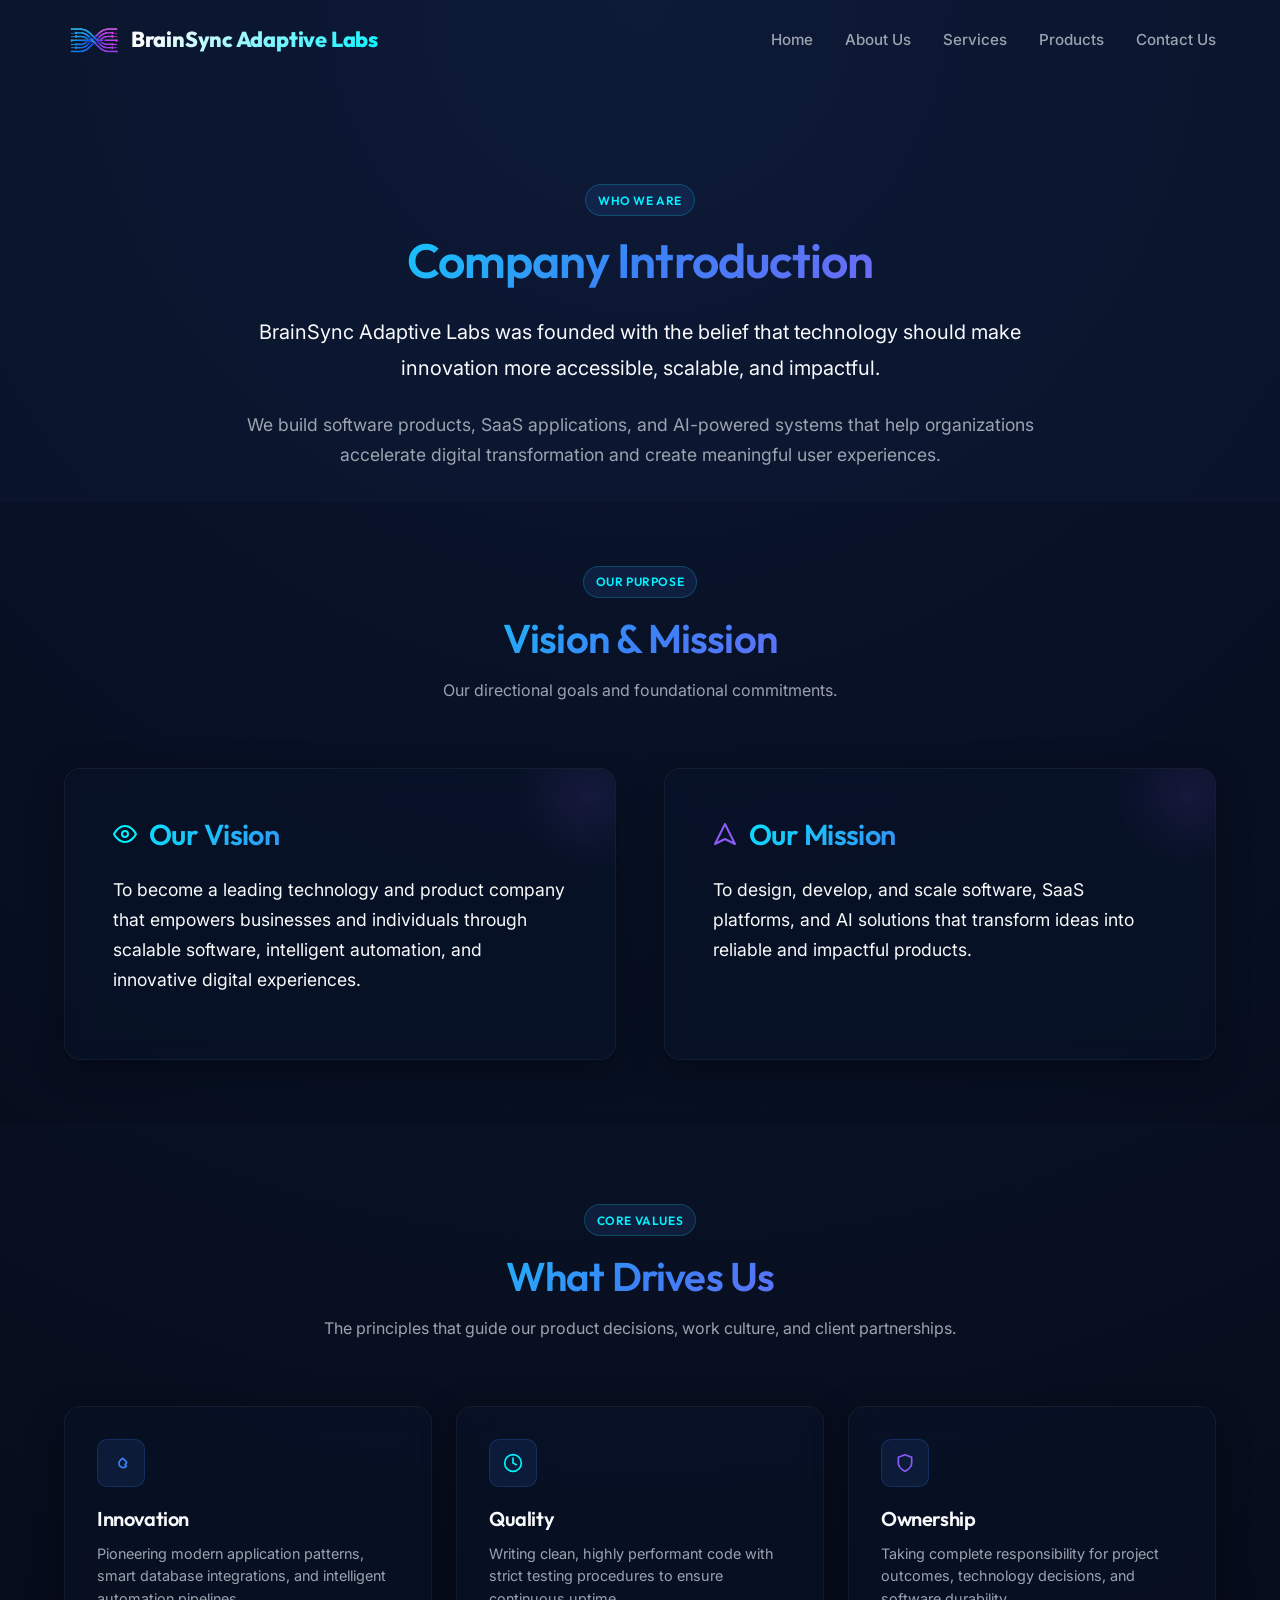
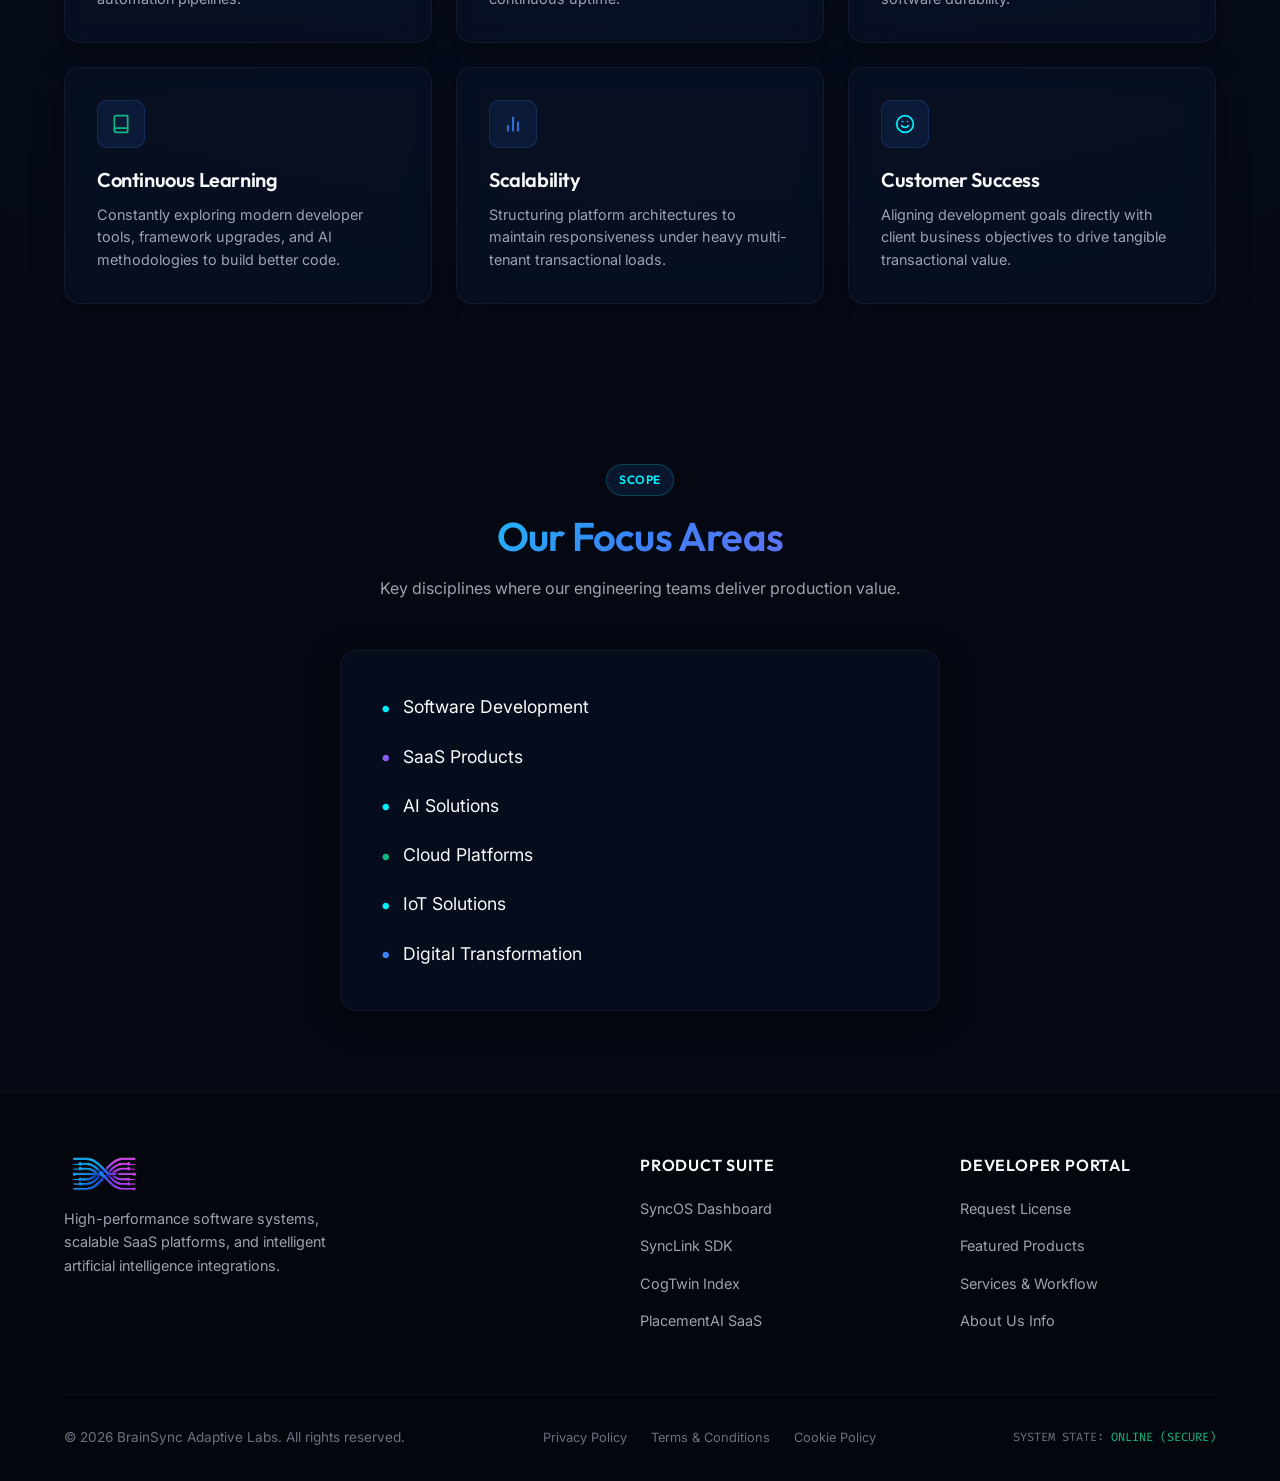
==== commit be0bb56e: "Remove Start Project / License buttons from all headers and index hero" ====
--- a/about.html
+++ b/about.html
@@ -7,6 +7,7 @@
   <meta name="description" content="Learn more about BrainSync Adaptive Labs, our vision, mission, and how we build the next generation of intelligent digital products.">
   <link rel="preconnect" href="https://fonts.googleapis.com">
   <link rel="preconnect" href="https://fonts.gstatic.com" crossorigin>
+  <link rel="icon" type="image/png" href="assets/favicon.png">
   <link rel="stylesheet" href="css/styles.css">
   <link rel="stylesheet" href="css/components.css">
 </head>
@@ -28,10 +29,7 @@
           <li><a href="contact.html" id="nav-link-contact">Contact Us</a></li>
         </ul>
       </nav>
-      <a href="contact.html" class="glow-btn" id="nav-cta-btn">
-        Start a Project
-        <svg width="16" height="16" viewBox="0 0 24 24" fill="none" stroke="currentColor" stroke-width="2" stroke-linecap="round" stroke-linejoin="round"><line x1="22" y1="2" x2="11" y2="13"></line><polygon points="22 2 15 22 11 13 2 9 22 2"></polygon></svg>
-      </a>
+
     </div>
   </header>
 
--- a/css/components.css
+++ b/css/components.css
@@ -1289,3 +1289,27 @@
   opacity: 0.8;
   margin-bottom: 1rem;
 }
+
+/* Responsive Contact Form Grid */
+.contact-form-grid {
+  display: grid;
+  grid-template-columns: 1fr 1fr;
+  gap: 1.5rem;
+}
+
+.form-span-full {
+  grid-column: span 2;
+}
+
+@media (max-width: 600px) {
+  .contact-form-grid {
+    grid-template-columns: 1fr;
+    gap: 1rem;
+  }
+  .contact-form-grid .form-group {
+    grid-column: span 2 !important;
+  }
+  #contact-form-card {
+    padding: 1.50rem !important;
+  }
+}
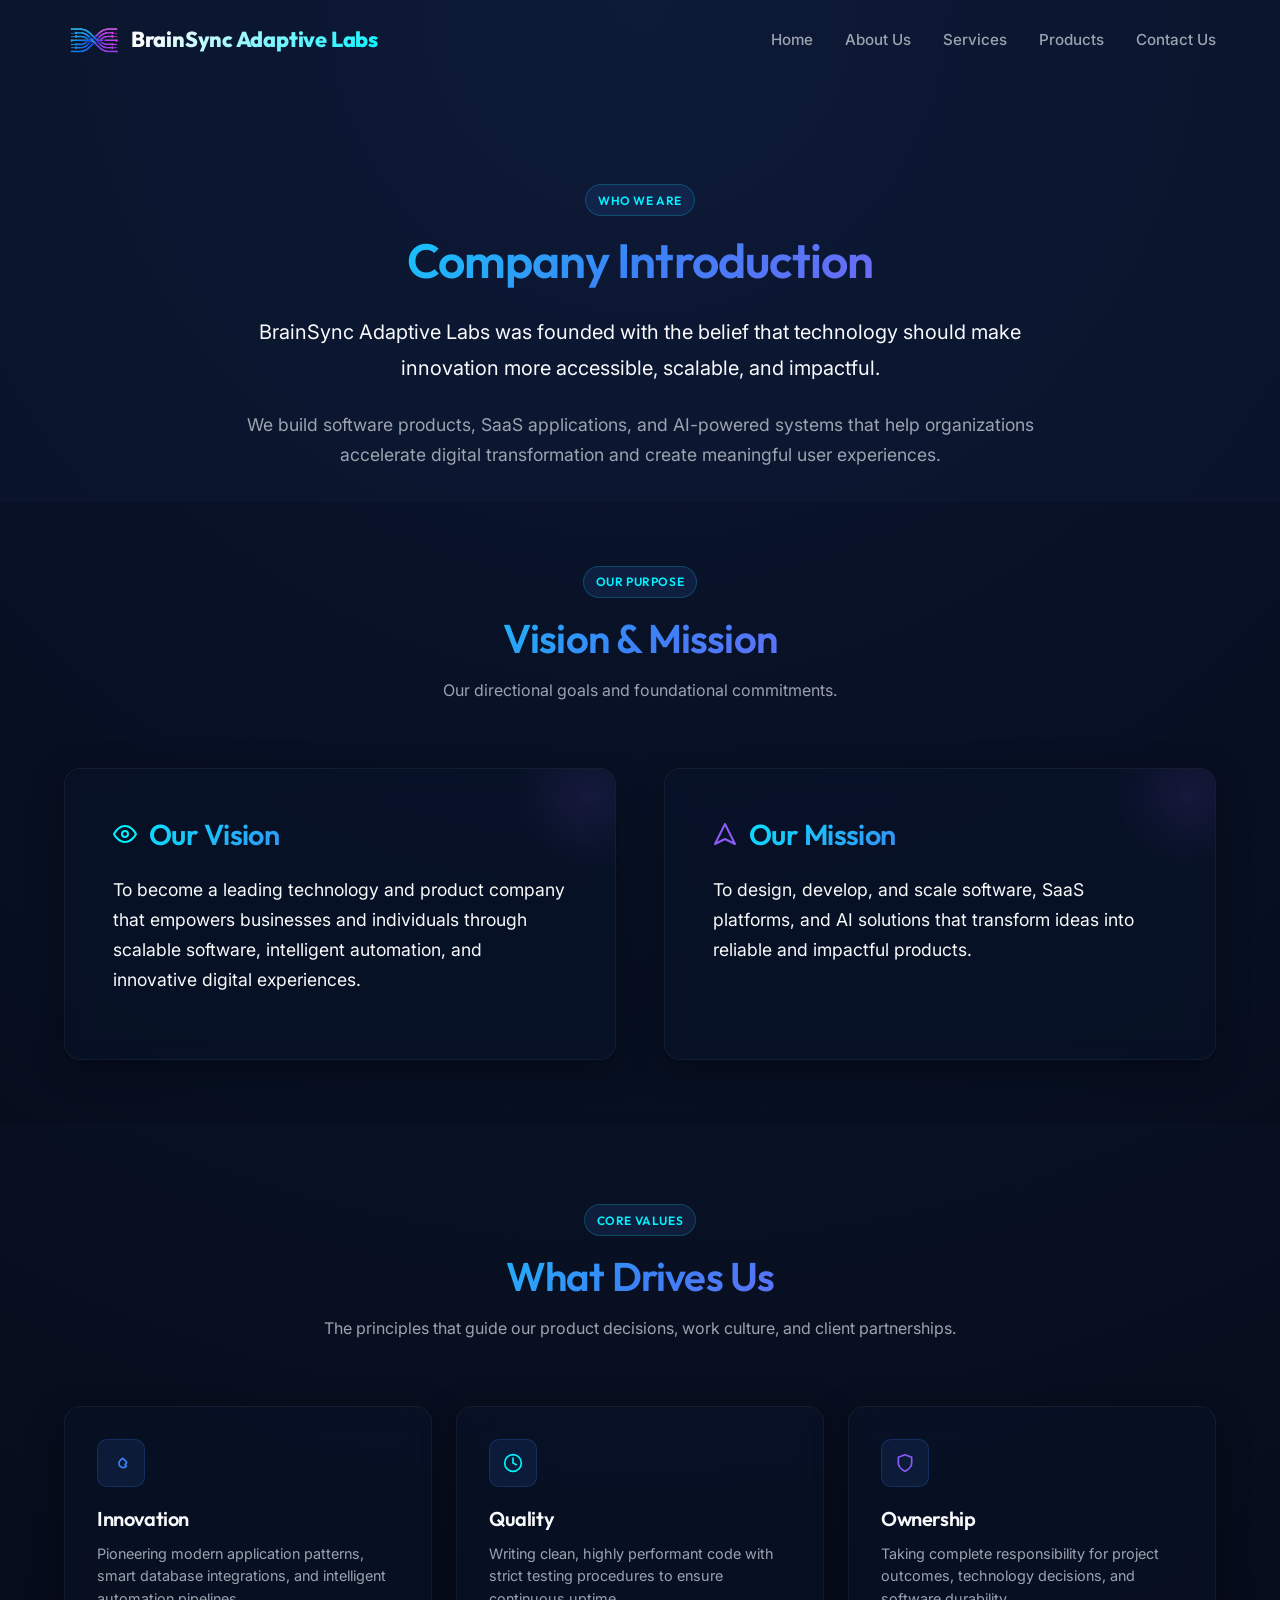
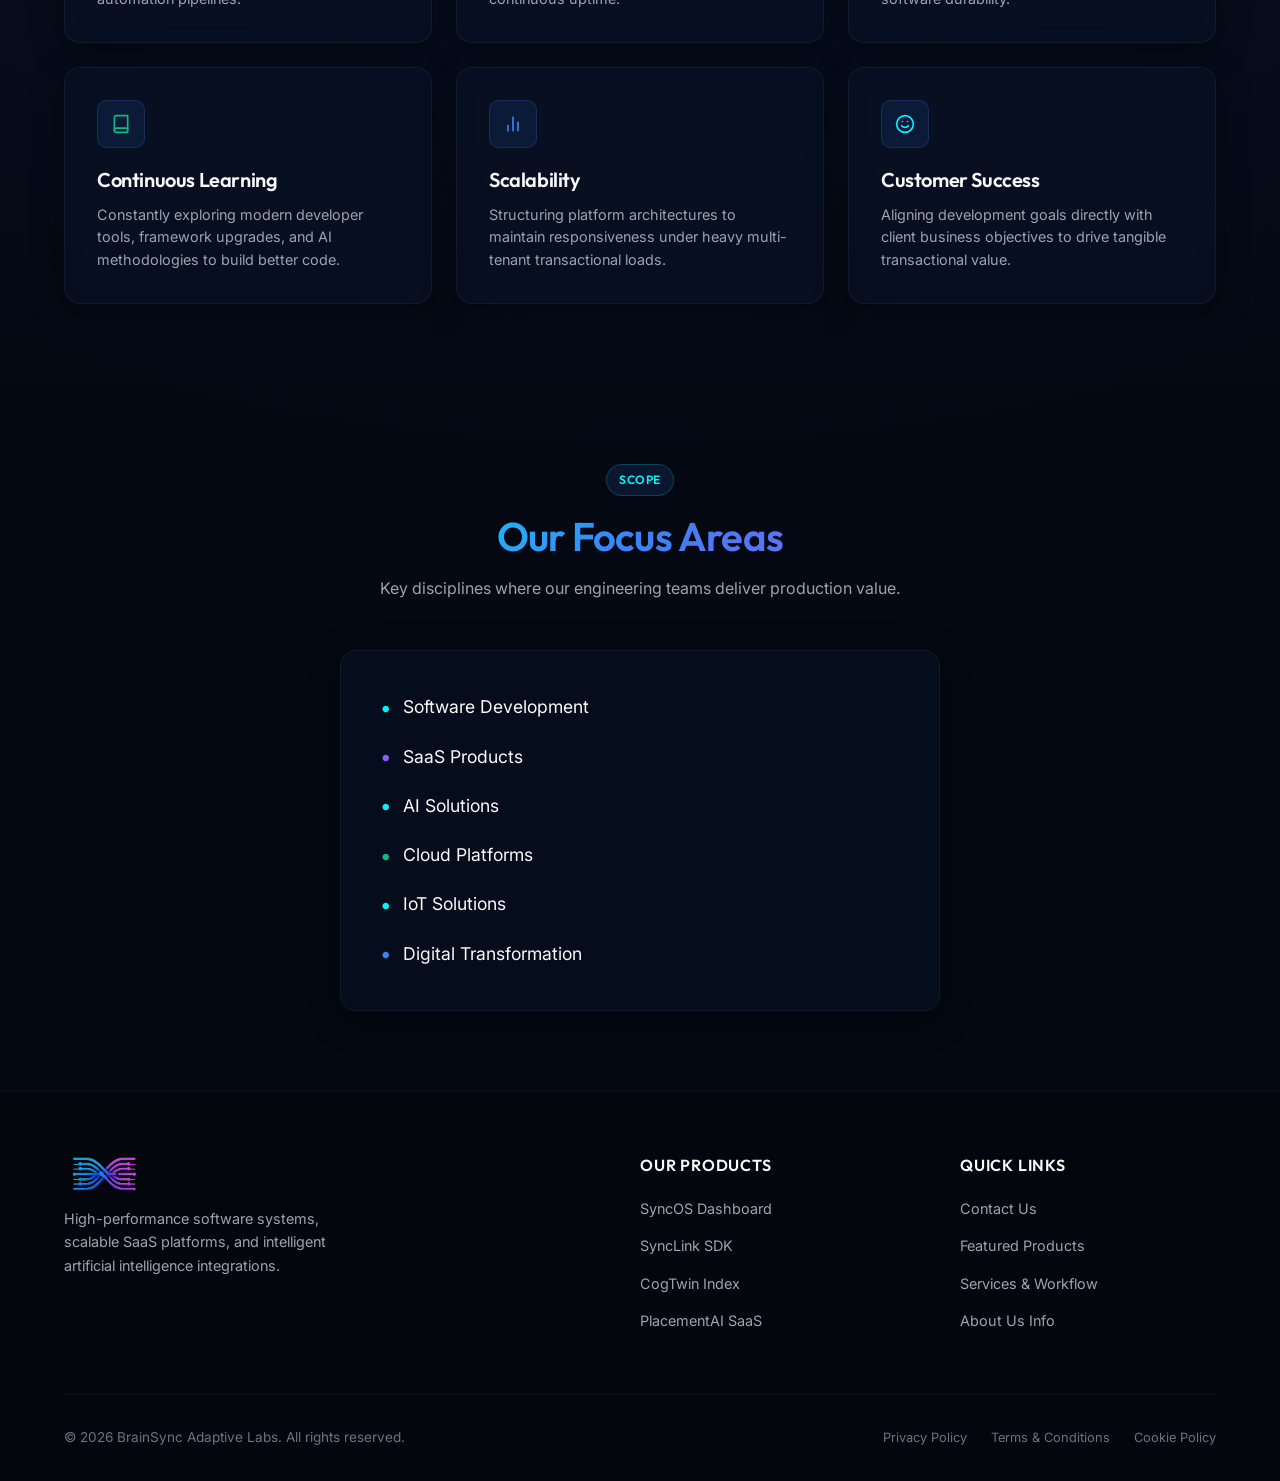
==== commit 9dbb50dd: "Remove SYSTEM STATE, rename Product Suite to Our Products, and rename Developer Portal to Quick Link" ====
--- a/about.html
+++ b/about.html
@@ -217,7 +217,7 @@
           </p>
         </div>
         <div class="footer-links" id="footer-nav-col">
-          <h4>Product Suite</h4>
+          <h4>Our Products</h4>
           <ul>
             <li><a href="products.html">SyncOS Dashboard</a></li>
             <li><a href="products.html">SyncLink SDK</a></li>
@@ -226,9 +226,9 @@
           </ul>
         </div>
         <div class="footer-links" id="footer-legal-col">
-          <h4>Developer Portal</h4>
+          <h4>Quick Links</h4>
           <ul>
-            <li><a href="contact.html">Request License</a></li>
+            <li><a href="contact.html">Contact Us</a></li>
             <li><a href="index.html#featured-product">Featured Products</a></li>
             <li><a href="services.html">Services & Workflow</a></li>
             <li><a href="about.html">About Us Info</a></li>
@@ -242,9 +242,7 @@
           <a href="terms.html">Terms & Conditions</a>
           <a href="cookies.html">Cookie Policy</a>
         </div>
-        <div style="font-family: var(--font-mono); font-size: 0.75rem;">
-          SYSTEM STATE: <span style="color: var(--color-success);">ONLINE (SECURE)</span>
-        </div>
+
       </div>
     </div>
   </footer>
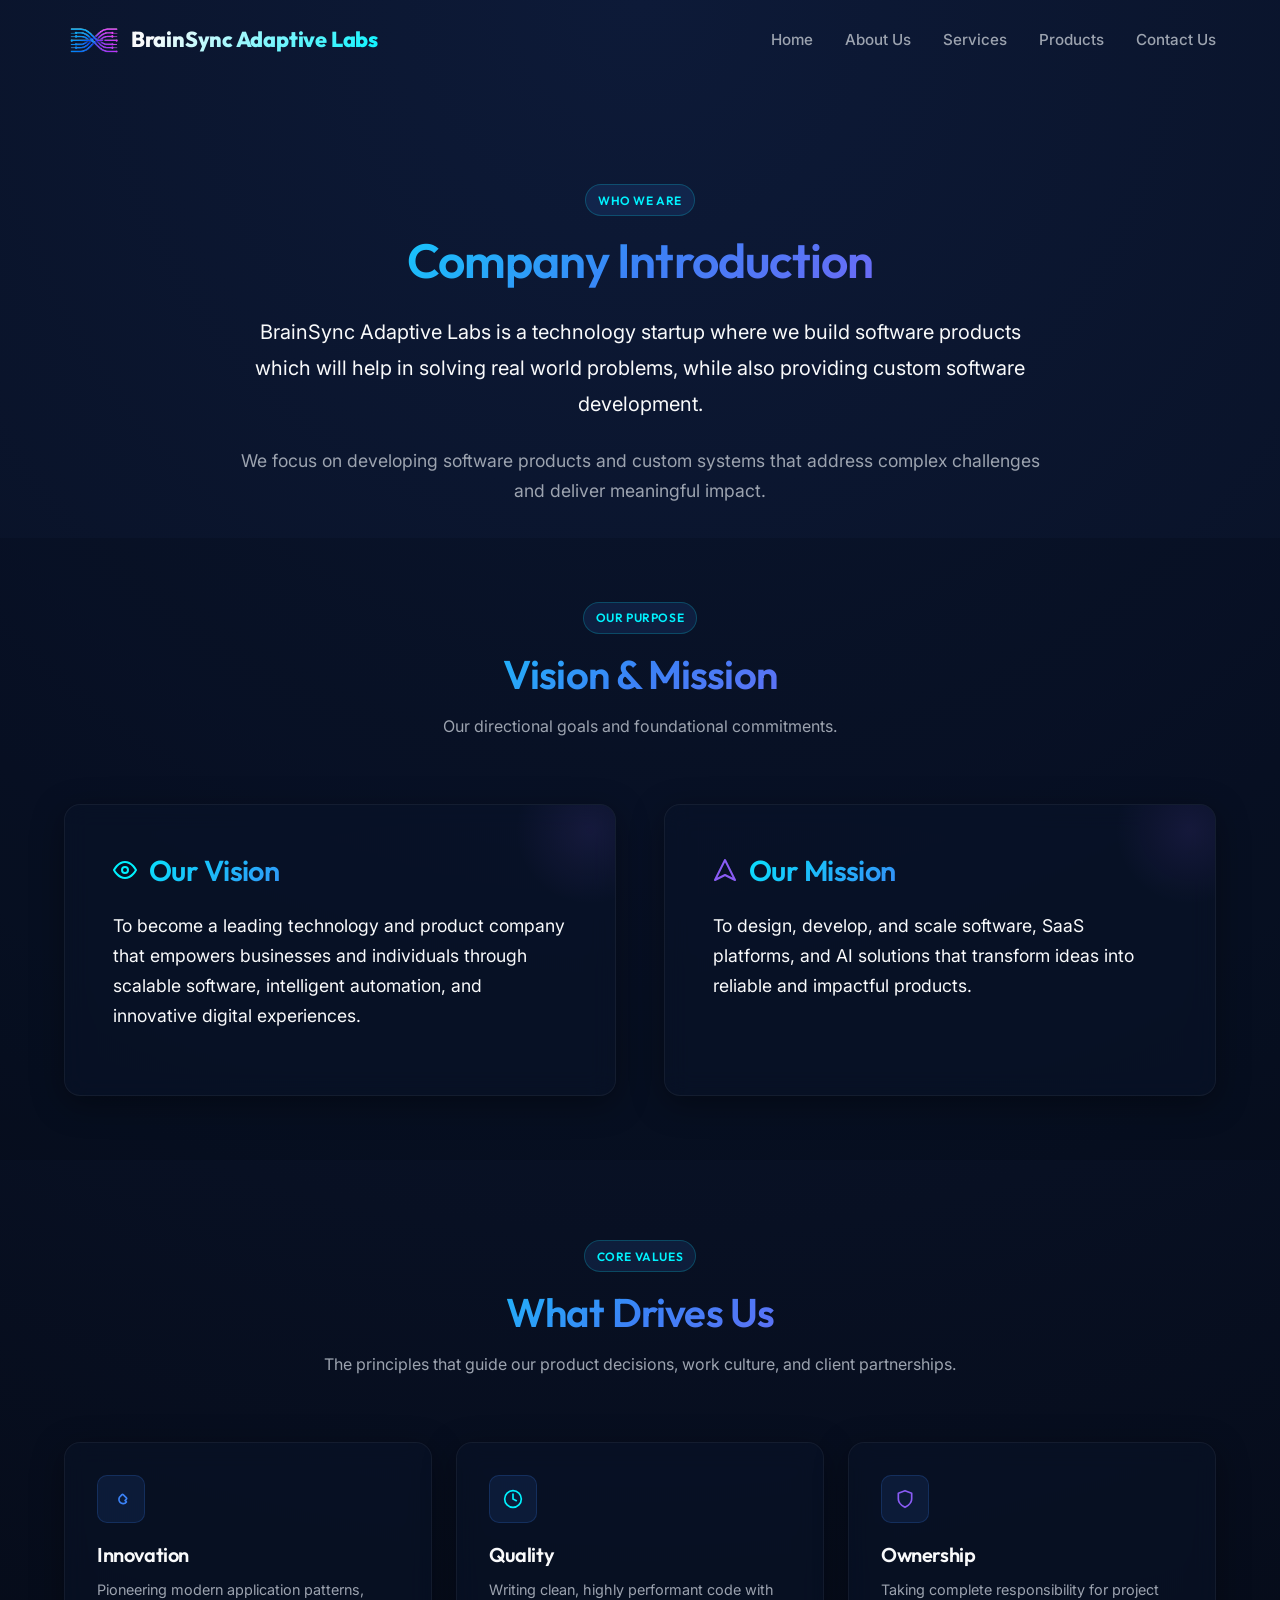
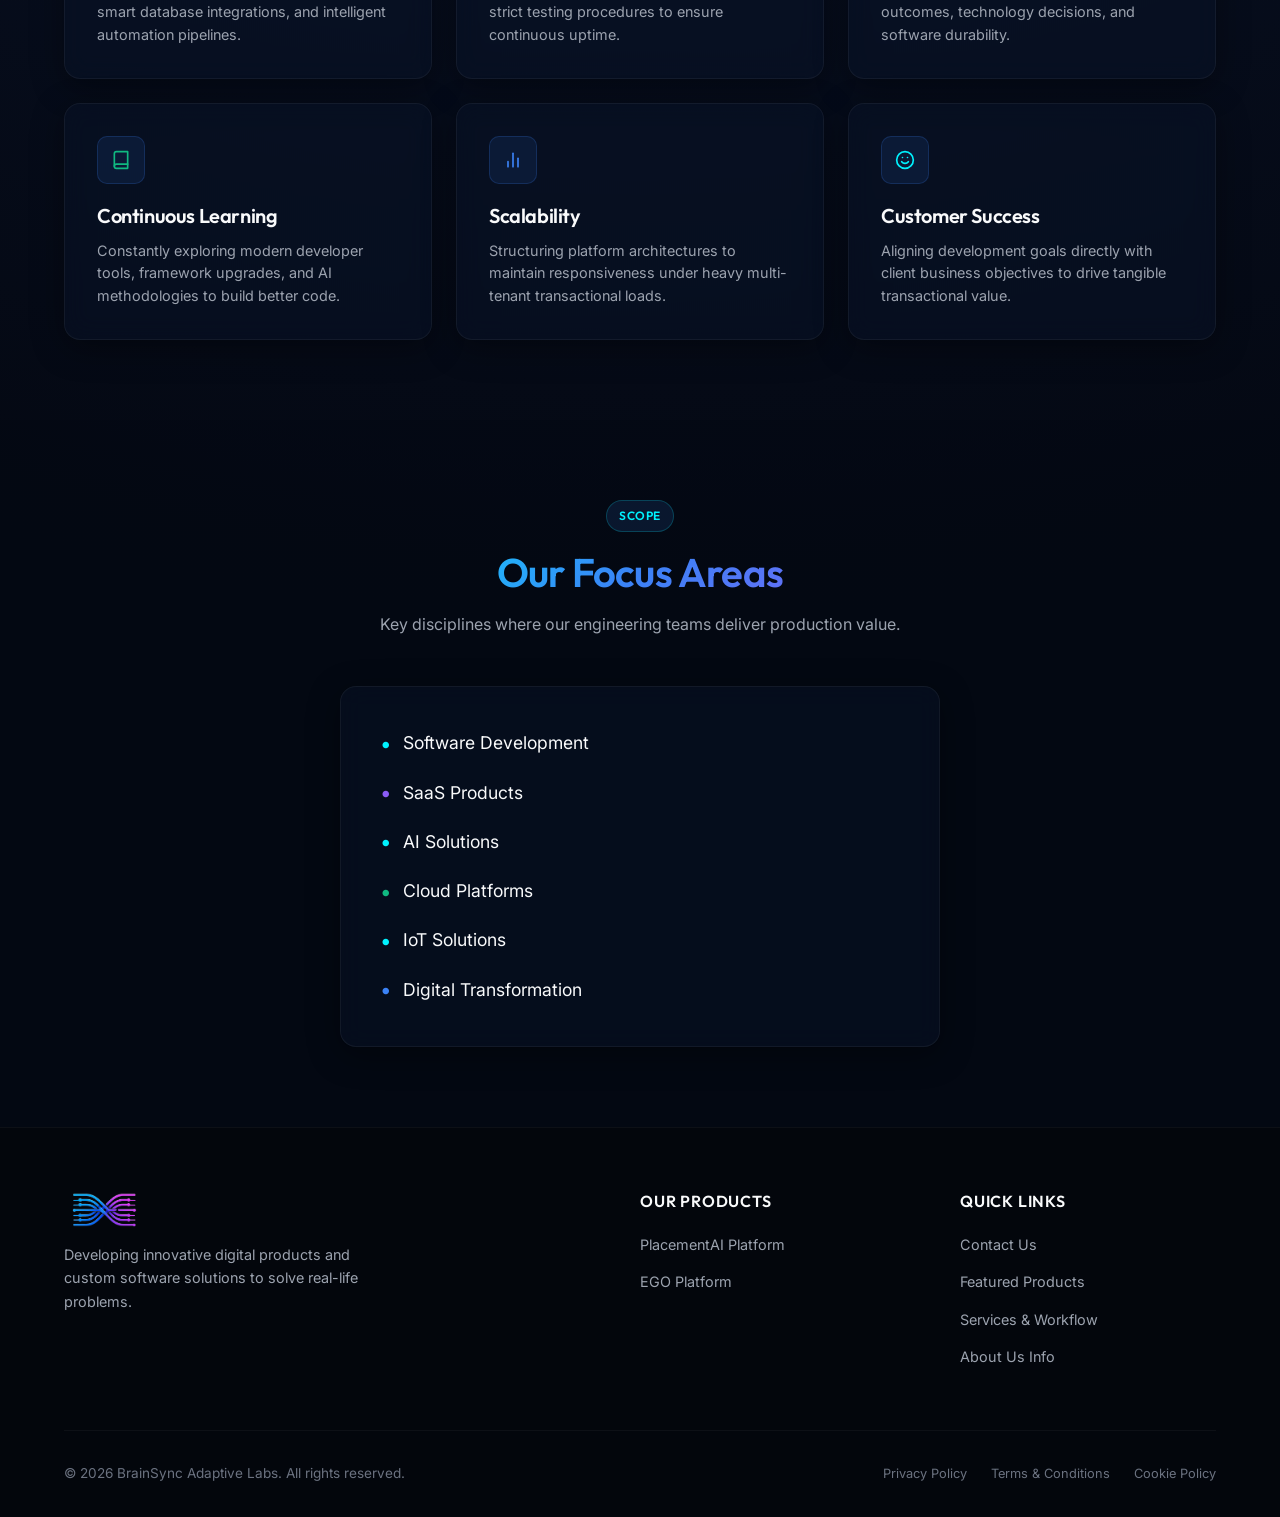
==== commit c2dbdeca: "feat: clean up products catalog, standardize footer logo, update focus capabilities and optimize fav" ====
--- a/about.html
+++ b/about.html
@@ -42,10 +42,10 @@
         <div class="badge">Who We Are</div>
         <h1 class="gradient-text" style="font-size: 3rem; margin-bottom: 1.5rem;">Company Introduction</h1>
         <p style="color: var(--text-primary); font-size: 1.25rem; line-height: 1.8; margin-bottom: 1.5rem;">
-          BrainSync Adaptive Labs was founded with the belief that technology should make innovation more accessible, scalable, and impactful.
+          BrainSync Adaptive Labs is a technology startup where we build software products which will help in solving real world problems, while also providing custom software development.
         </p>
         <p style="color: var(--text-secondary); font-size: 1.1rem; line-height: 1.7;">
-          We build software products, SaaS applications, and AI-powered systems that help organizations accelerate digital transformation and create meaningful user experiences.
+          We focus on developing software products and custom systems that address complex challenges and deliver meaningful impact.
         </p>
       </div>
     </section>
@@ -213,16 +213,14 @@
         <div class="footer-brand" id="footer-brand-info">
           <img src="assets/logo-design.png" alt="BrainSync Logo" style="height: 35px; border-radius: 4px; margin-bottom: 1rem; display: block;">
           <p>
-            High-performance software systems, scalable SaaS platforms, and intelligent artificial intelligence integrations.
+            Developing innovative digital products and custom software solutions to solve real-life problems.
           </p>
         </div>
         <div class="footer-links" id="footer-nav-col">
           <h4>Our Products</h4>
           <ul>
-            <li><a href="products.html">SyncOS Dashboard</a></li>
-            <li><a href="products.html">SyncLink SDK</a></li>
-            <li><a href="products.html">CogTwin Index</a></li>
-            <li><a href="products.html">PlacementAI SaaS</a></li>
+            <li><a href="products.html">PlacementAI Platform</a></li>
+            <li><a href="products.html#ego-product-section">EGO Platform</a></li>
           </ul>
         </div>
         <div class="footer-links" id="footer-legal-col">
